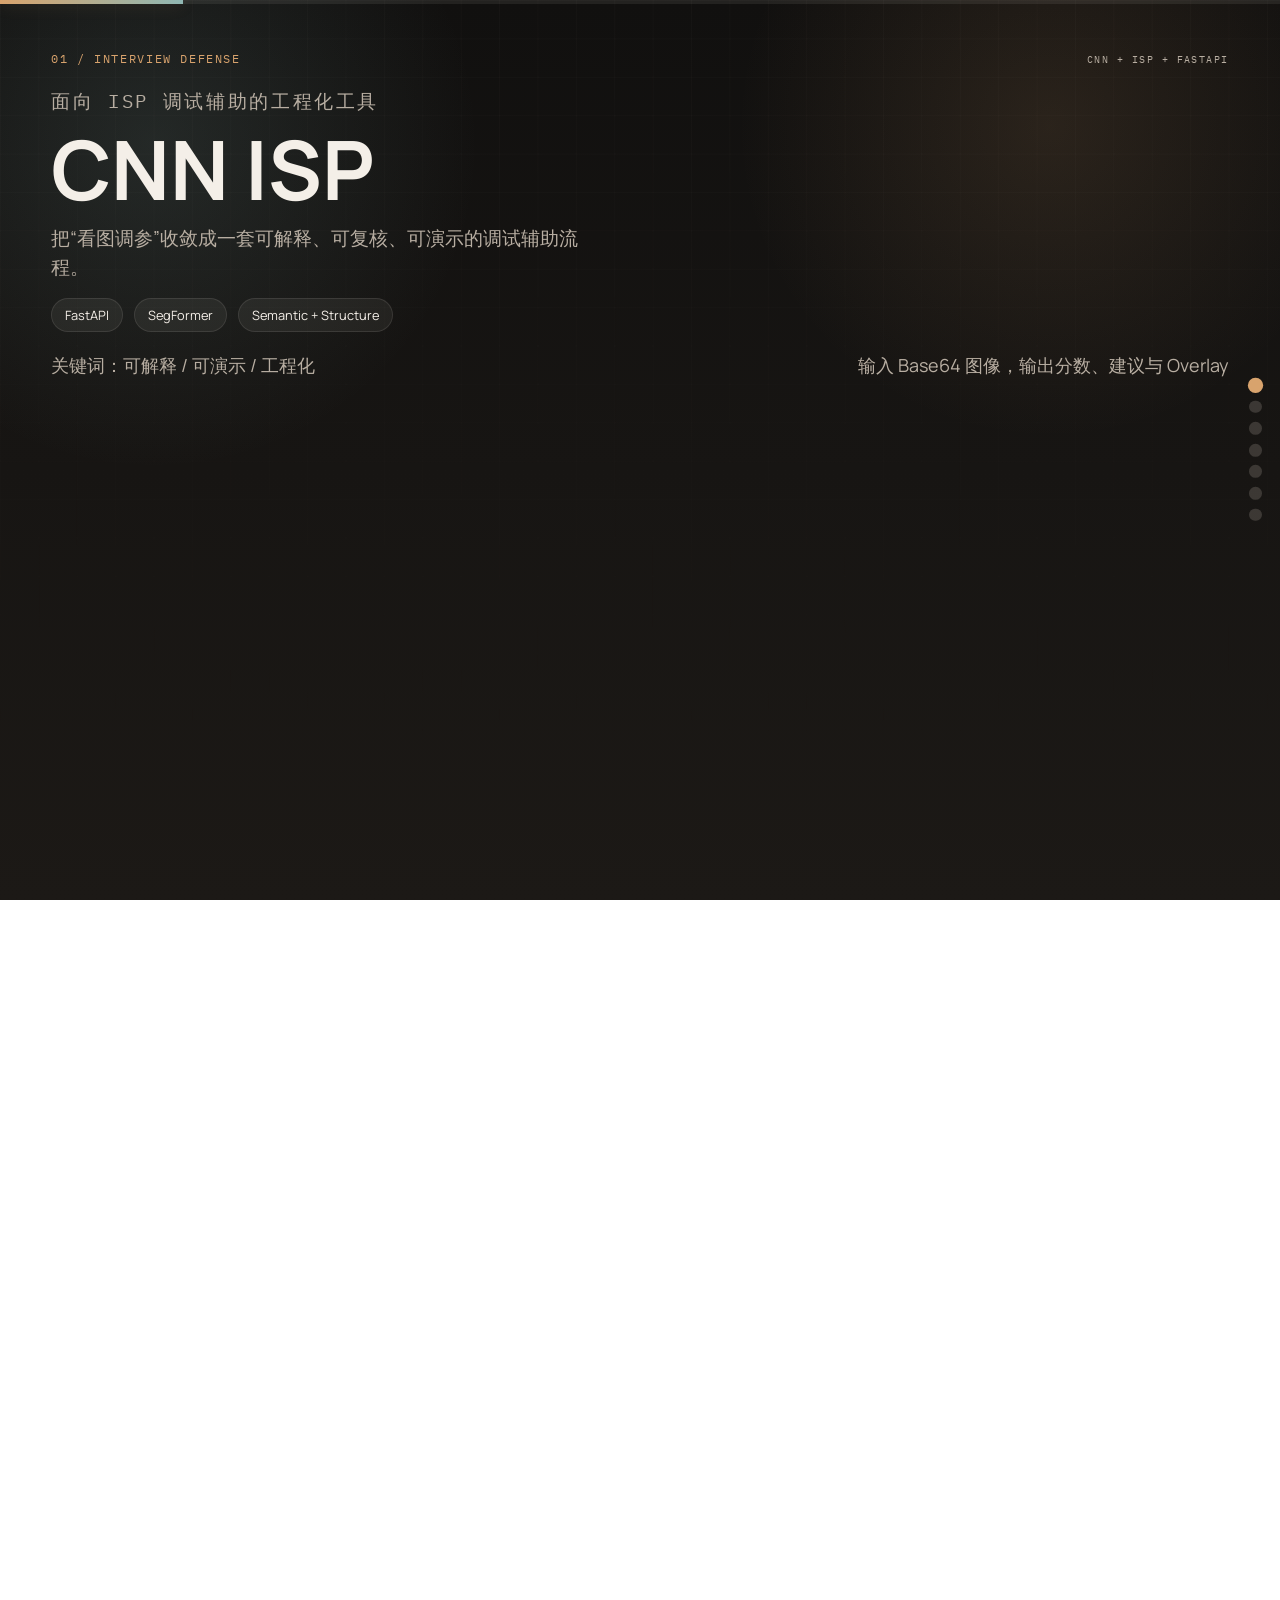
==== docs/cnn-isp-interview-deck.html @ 4e517a57 "feat: update ISP demo workflow and interview deck" ====
<!DOCTYPE html>
<html lang="zh-CN">
  <head>
    <meta charset="UTF-8" />
    <meta name="viewport" content="width=device-width, initial-scale=1.0" />
    <title>CNN ISP 项目答辩</title>
    <link
      rel="preconnect"
      href="https://fonts.googleapis.com"
    />
    <link
      rel="preconnect"
      href="https://fonts.gstatic.com"
      crossorigin
    />
    <link
      href="https://fonts.googleapis.com/css2?family=Manrope:wght@400;500;700;800&family=IBM+Plex+Mono:wght@400;500&display=swap"
      rel="stylesheet"
    />
    <style>
      /* ===========================================
         CSS CUSTOM PROPERTIES
         =========================================== */
      :root {
        --bg-primary: #121110;
        --bg-secondary: #191714;
        --bg-panel: rgba(27, 24, 21, 0.86);
        --bg-panel-solid: #1b1815;
        --bg-card: rgba(35, 31, 28, 0.96);
        --bg-card-soft: rgba(31, 28, 25, 0.82);
        --text-primary: #f4efe8;
        --text-secondary: #b8aea2;
        --text-dark: #f4efe8;
        --text-dark-soft: #c7bdb2;
        --accent: #d8a36d;
        --accent-strong: #8fb7b3;
        --accent-warm: #c89aa5;
        --accent-danger: #d2887a;
        --line: rgba(255, 244, 232, 0.1);
        --line-strong: rgba(216, 163, 109, 0.24);
        --shadow: 0 1.4rem 3.2rem rgba(0, 0, 0, 0.28);
        --font-display: "Manrope", sans-serif;
        --font-body: "Manrope", sans-serif;
        --font-mono: "IBM Plex Mono", monospace;
        --ease-out-expo: cubic-bezier(0.16, 1, 0.3, 1);
        --duration-normal: 0.65s;
        --slide-padding: clamp(1.1rem, 3vw, 3.2rem);
        --content-gap: clamp(0.7rem, 1.6vw, 1.6rem);
      }

      /* ===========================================
         BASE RESET
         =========================================== */
      * {
        box-sizing: border-box;
        margin: 0;
        padding: 0;
      }

      /* ===========================================
         VIEWPORT FITTING: MANDATORY BASE STYLES
         Include this ENTIRE file in every presentation.
         These styles ensure slides fit exactly in the viewport.
         =========================================== */

      /* 1. Lock html/body to viewport */
      html, body {
          height: 100%;
          overflow-x: hidden;
      }

      html {
          scroll-snap-type: y mandatory;
          scroll-behavior: smooth;
      }

      /* 2. Each slide = exact viewport height */
      .slide {
          width: 100vw;
          height: 100vh;
          height: 100dvh; /* Dynamic viewport height for mobile browsers */
          overflow: hidden; /* CRITICAL: Prevent ANY overflow */
          scroll-snap-align: start;
          display: flex;
          flex-direction: column;
          position: relative;
      }

      /* 3. Content container with flex for centering */
      .slide-content {
          flex: 1;
          display: flex;
          flex-direction: column;
          justify-content: center;
          max-height: 100%;
          overflow: hidden; /* Double-protection against overflow */
          padding: var(--slide-padding);
      }

      /* 4. ALL typography uses clamp() for responsive scaling */
      :root {
          /* Titles scale from mobile to desktop */
          --title-size: clamp(1.5rem, 5vw, 4rem);
          --h2-size: clamp(1.25rem, 3.5vw, 2.5rem);
          --h3-size: clamp(1rem, 2.5vw, 1.75rem);

          /* Body text */
          --body-size: clamp(0.75rem, 1.5vw, 1.125rem);
          --small-size: clamp(0.65rem, 1vw, 0.875rem);

          /* Spacing scales with viewport */
          --slide-padding: clamp(1rem, 4vw, 4rem);
          --content-gap: clamp(0.5rem, 2vw, 2rem);
          --element-gap: clamp(0.25rem, 1vw, 1rem);
      }

      /* 5. Cards/containers use viewport-relative max sizes */
      .card, .container, .content-box {
          max-width: min(90vw, 1000px);
          max-height: min(80vh, 700px);
      }

      /* 6. Lists auto-scale with viewport */
      .feature-list, .bullet-list {
          gap: clamp(0.4rem, 1vh, 1rem);
      }

      .feature-list li, .bullet-list li {
          font-size: var(--body-size);
          line-height: 1.4;
      }

      /* 7. Grids adapt to available space */
      .grid {
          display: grid;
          grid-template-columns: repeat(auto-fit, minmax(min(100%, 250px), 1fr));
          gap: clamp(0.5rem, 1.5vw, 1rem);
      }

      /* 8. Images constrained to viewport */
      img, .image-container {
          max-width: 100%;
          max-height: min(50vh, 400px);
          object-fit: contain;
      }

      /* ===========================================
         RESPONSIVE BREAKPOINTS
         Aggressive scaling for smaller viewports
         =========================================== */

      /* Short viewports (< 700px height) */
      @media (max-height: 700px) {
          :root {
              --slide-padding: clamp(0.75rem, 3vw, 2rem);
              --content-gap: clamp(0.4rem, 1.5vw, 1rem);
              --title-size: clamp(1.25rem, 4.5vw, 2.5rem);
              --h2-size: clamp(1rem, 3vw, 1.75rem);
          }
      }

      /* Very short viewports (< 600px height) */
      @media (max-height: 600px) {
          :root {
              --slide-padding: clamp(0.5rem, 2.5vw, 1.5rem);
              --content-gap: clamp(0.3rem, 1vw, 0.75rem);
              --title-size: clamp(1.1rem, 4vw, 2rem);
              --body-size: clamp(0.7rem, 1.2vw, 0.95rem);
          }

          /* Hide non-essential elements */
          .nav-dots, .keyboard-hint, .decorative {
              display: none;
          }
      }

      /* Extremely short (landscape phones, < 500px height) */
      @media (max-height: 500px) {
          :root {
              --slide-padding: clamp(0.4rem, 2vw, 1rem);
              --title-size: clamp(1rem, 3.5vw, 1.5rem);
              --h2-size: clamp(0.9rem, 2.5vw, 1.25rem);
              --body-size: clamp(0.65rem, 1vw, 0.85rem);
          }
      }

      /* Narrow viewports (< 600px width) */
      @media (max-width: 600px) {
          :root {
              --title-size: clamp(1.25rem, 7vw, 2.5rem);
          }

          /* Stack grids vertically */
          .grid,
          .problem-layout,
          .goal-strip,
          .flow-branches {
              grid-template-columns: 1fr;
          }
      }

      /* ===========================================
         REDUCED MOTION
         Respect user preferences
         =========================================== */
      @media (prefers-reduced-motion: reduce) {
          *, *::before, *::after {
              animation-duration: 0.01ms !important;
              transition-duration: 0.2s !important;
          }

          html {
              scroll-behavior: auto;
          }
      }

      /* ===========================================
         GLOBAL PRESENTATION STYLES
         =========================================== */
      body {
        background:
          radial-gradient(circle at 12% 16%, rgba(143, 183, 179, 0.14), transparent 24%),
          radial-gradient(circle at 82% 14%, rgba(216, 163, 109, 0.12), transparent 24%),
          linear-gradient(180deg, #11100f 0%, #171513 52%, #1c1916 100%);
        color: var(--text-primary);
        font-family: var(--font-body);
      }

      body::before {
        content: "";
        position: fixed;
        inset: 0;
        background-image:
          linear-gradient(rgba(255, 244, 232, 0.028) 1px, transparent 1px),
          linear-gradient(90deg, rgba(255, 244, 232, 0.028) 1px, transparent 1px);
        background-size: clamp(1.8rem, 3vw, 3rem) clamp(1.8rem, 3vw, 3rem);
        mask-image: linear-gradient(180deg, rgba(0, 0, 0, 0.8), transparent 88%);
        pointer-events: none;
      }

      .progress-bar {
        position: fixed;
        top: 0;
        left: 0;
        width: 100%;
        height: clamp(0.18rem, 0.4vh, 0.28rem);
        background: rgba(255, 244, 232, 0.08);
        z-index: 20;
      }

      .progress-bar::after {
        content: "";
        display: block;
        width: var(--progress, 0%);
        height: 100%;
        background: linear-gradient(90deg, var(--accent), var(--accent-strong));
        box-shadow: 0 0 1rem rgba(216, 163, 109, 0.22);
      }

      .nav-dots {
        position: fixed;
        top: 50%;
        right: clamp(0.55rem, 1.4vw, 1.2rem);
        transform: translateY(-50%);
        display: flex;
        flex-direction: column;
        gap: clamp(0.35rem, 0.8vw, 0.55rem);
        z-index: 20;
      }

      .nav-dots button {
        width: clamp(0.6rem, 1vw, 0.82rem);
        height: clamp(0.6rem, 1vw, 0.82rem);
        border-radius: 50%;
        border: 0;
        background: rgba(255, 244, 232, 0.16);
        cursor: pointer;
        transition: transform 0.25s ease, background 0.25s ease;
      }

      .nav-dots button.active {
        background: var(--accent);
        transform: scale(1.18);
      }

      .section-id,
      .section-tag,
      .eyebrow {
        font-family: var(--font-mono);
        text-transform: uppercase;
        letter-spacing: 0.14em;
      }

      .section-id {
        color: var(--accent);
        font-size: clamp(0.68rem, 0.9vw, 0.86rem);
      }

      .section-tag {
        font-size: clamp(0.64rem, 0.82vw, 0.8rem);
        color: var(--text-secondary);
      }

      .eyebrow {
        color: var(--accent-strong);
        font-size: clamp(0.7rem, 0.9vw, 0.88rem);
      }

      h1,
      h2,
      h3 {
        font-family: var(--font-display);
      }

      h1 {
        font-size: clamp(2.5rem, 6.4vw, 5.8rem);
        line-height: 0.94;
      }

      h2 {
        font-size: var(--h2-size);
        line-height: 1;
      }

      h3 {
        font-size: clamp(0.95rem, 1.5vw, 1.25rem);
        line-height: 1.12;
      }

      p,
      li,
      dd,
      dt,
      span {
        font-size: var(--body-size);
      }

      .slide-shell {
        display: flex;
        flex-direction: column;
        gap: clamp(0.8rem, 1.6vw, 1.4rem);
        height: 100%;
      }

      .slide-head {
        display: flex;
        align-items: flex-end;
        justify-content: space-between;
        gap: 1rem;
      }

      .slide-title {
        display: grid;
        gap: clamp(0.35rem, 0.8vw, 0.65rem);
      }

      .lede {
        max-width: 66ch;
        color: var(--text-secondary);
        line-height: 1.5;
      }

      .title-slide .slide-content {
        justify-content: space-between;
      }

      .hero-grid {
        display: grid;
        grid-template-columns: 1.45fr 0.9fr;
        gap: clamp(1rem, 2vw, 1.6rem);
        align-items: end;
        min-height: 0;
      }

      .hero-copy {
        display: grid;
        gap: clamp(0.65rem, 1.4vw, 1rem);
      }

      .hero-copy p {
        max-width: 46ch;
        color: var(--text-secondary);
        line-height: 1.52;
        font-size: clamp(0.9rem, 1.6vw, 1.18rem);
      }

      .hero-panel,
      .metric-card,
      .dark-card {
        background: var(--bg-panel);
        border: 1px solid var(--line);
        border-radius: clamp(1rem, 1.8vw, 1.6rem);
        box-shadow: var(--shadow);
        backdrop-filter: blur(8px);
      }

      .hero-panel {
        padding: clamp(1rem, 1.8vw, 1.4rem);
        display: grid;
        gap: clamp(0.7rem, 1.2vw, 1rem);
      }

      .stats-row,
      .pill-row,
      .score-band,
      .weights-row {
        display: flex;
        flex-wrap: wrap;
        gap: clamp(0.45rem, 0.9vw, 0.75rem);
      }

      .stat-chip,
      .pill,
      .weight-chip {
        border-radius: 999px;
        padding: clamp(0.32rem, 0.7vw, 0.46rem) clamp(0.7rem, 1vw, 0.95rem);
        border: 1px solid rgba(255, 244, 232, 0.1);
        background: rgba(255, 244, 232, 0.06);
        color: var(--text-primary);
        font-size: clamp(0.72rem, 1vw, 0.86rem);
      }

      .weight-chip {
        background: rgba(143, 183, 179, 0.1);
        border-color: rgba(143, 183, 179, 0.2);
      }

      .pill.warn {
        color: #f0c59b;
        border-color: rgba(216, 163, 109, 0.24);
      }

      .pill.bad {
        color: #e5b8c1;
        border-color: rgba(200, 154, 165, 0.22);
      }

      .grid-2,
      .grid-3,
      .grid-4 {
        display: grid;
        gap: clamp(0.7rem, 1.2vw, 1rem);
        min-height: 0;
      }

      .grid-2 {
        grid-template-columns: repeat(2, minmax(0, 1fr));
      }

      .grid-3 {
        grid-template-columns: repeat(3, minmax(0, 1fr));
      }

      .grid-4 {
        grid-template-columns: repeat(4, minmax(0, 1fr));
      }

      .metric-card,
      .light-card {
        padding: clamp(0.8rem, 1.3vw, 1.1rem);
        display: grid;
        gap: clamp(0.45rem, 0.8vw, 0.7rem);
      }

      .metric-card h3,
      .light-card h3 {
        color: var(--text-primary);
      }

      .metric-card p,
      .metric-card li,
      .dark-card p,
      .dark-card li {
        color: var(--text-secondary);
        line-height: 1.45;
      }

      .light-surface {
        background: var(--bg-card);
        color: var(--text-dark);
        border: 1px solid rgba(255, 244, 232, 0.08);
        border-radius: clamp(1rem, 1.8vw, 1.4rem);
        box-shadow: var(--shadow);
      }

      .light-card {
        background: transparent;
      }

      .light-card p,
      .light-card li,
      .light-card dt,
      .light-card dd {
        color: var(--text-dark-soft);
        line-height: 1.44;
      }

      .list-tight {
        list-style: none;
        display: grid;
        gap: clamp(0.35rem, 0.7vw, 0.5rem);
      }

      .list-tight li::before {
        content: "•";
        color: var(--accent);
        margin-right: 0.45rem;
      }

      .process-flow {
        display: grid;
        grid-template-columns: repeat(5, minmax(0, 1fr));
        gap: clamp(0.55rem, 1vw, 0.8rem);
        align-items: stretch;
      }

      .process-flow.compact-4 {
        grid-template-columns: repeat(4, minmax(0, 1fr));
      }

      .process-flow.compact-4 .flow-step {
        padding: clamp(0.65rem, 0.95vw, 0.82rem);
      }

      .process-flow.compact-4 .flow-step strong {
        font-size: clamp(0.76rem, 0.98vw, 0.9rem);
      }

      .process-flow.compact-4 .flow-step small {
        font-size: clamp(0.62rem, 0.8vw, 0.74rem);
      }

      .problem-layout {
        display: grid;
        grid-template-columns: repeat(2, minmax(0, 1fr));
        gap: clamp(0.7rem, 1.1vw, 0.9rem);
        min-height: 0;
      }

      .flowchart-card,
      .problem-note-card {
        padding: clamp(0.8rem, 1.25vw, 1rem);
        display: grid;
        gap: clamp(0.4rem, 0.7vw, 0.55rem);
        background: var(--bg-panel);
        border-color: var(--line);
      }

      .problem-panels {
        display: grid;
        gap: clamp(0.35rem, 0.65vw, 0.5rem);
      }

      .mini-flow {
        display: grid;
        gap: clamp(0.45rem, 0.7vw, 0.55rem);
      }

      .mini-flow-grid {
        display: grid;
        grid-template-columns: repeat(2, minmax(0, 1fr));
        gap: clamp(0.45rem, 0.7vw, 0.55rem);
      }

      .mini-node,
      .mini-note {
        padding: clamp(0.5rem, 0.75vw, 0.62rem) clamp(0.58rem, 0.9vw, 0.74rem);
        border-radius: clamp(0.72rem, 1vw, 0.9rem);
        border: 1px solid var(--line);
        background: rgba(255, 244, 232, 0.05);
      }

      .mini-note {
        background: rgba(255, 244, 232, 0.09);
        border-color: var(--line-strong);
      }

      .mini-node strong,
      .mini-note strong {
        display: block;
        font-size: clamp(0.76rem, 1vw, 0.88rem);
        line-height: 1.2;
      }

      .mini-node span,
      .mini-note span {
        display: block;
        margin-top: 0.15rem;
        color: var(--text-secondary);
        font-size: clamp(0.62rem, 0.82vw, 0.76rem);
        line-height: 1.25;
      }

      .mini-flow-caption {
        color: var(--text-secondary);
        font-size: clamp(0.66rem, 0.82vw, 0.76rem);
        line-height: 1.3;
      }

      .goal-strip {
        display: grid;
        grid-template-columns: repeat(2, minmax(0, 1fr));
        gap: clamp(0.35rem, 0.65vw, 0.5rem);
      }

      .comparison-flow {
        display: grid;
        gap: clamp(0.6rem, 0.9vw, 0.75rem);
      }

      .flow-lane {
        display: grid;
        gap: clamp(0.4rem, 0.65vw, 0.5rem);
      }

      .flow-lane-head {
        display: flex;
        align-items: center;
        justify-content: space-between;
        gap: 0.75rem;
      }

      .flow-lane-head p {
        color: var(--text-secondary);
        font-size: clamp(0.66rem, 0.84vw, 0.78rem);
      }

      .lane-steps {
        display: grid;
        grid-template-columns: repeat(4, minmax(0, 1fr));
        gap: clamp(0.42rem, 0.65vw, 0.5rem);
      }

      .lane-step {
        padding: clamp(0.55rem, 0.8vw, 0.68rem);
        border-radius: clamp(0.8rem, 1vw, 0.95rem);
        border: 1px solid rgba(255, 255, 255, 0.08);
        background: rgba(255, 255, 255, 0.03);
      }

      .lane-step strong,
      .lane-step span {
        display: block;
      }

      .lane-step strong {
        font-size: clamp(0.74rem, 0.95vw, 0.86rem);
        line-height: 1.18;
      }

      .lane-step span {
        margin-top: 0.18rem;
        color: var(--text-secondary);
        font-size: clamp(0.62rem, 0.8vw, 0.74rem);
        line-height: 1.24;
      }

      .lane-step.emphasis {
        background: rgba(255, 255, 255, 0.08);
        border-color: rgba(255, 255, 255, 0.14);
      }

      .problem-note-card h3,
      .problem-note-card p,
      .problem-note-card li {
        color: var(--text-primary);
      }

      .problem-note-card p,
      .problem-note-card li {
        color: var(--text-secondary);
      }

      .flow-step {
        padding: clamp(0.8rem, 1.2vw, 1rem);
        border-radius: clamp(0.9rem, 1.4vw, 1.2rem);
        background: rgba(255, 244, 232, 0.05);
        border: 1px solid var(--line);
        display: grid;
        gap: 0.42rem;
        position: relative;
      }

      .flow-step:not(:last-child)::after {
        content: "→";
        position: absolute;
        right: calc(-1 * clamp(0.5rem, 1vw, 0.8rem));
        top: 50%;
        transform: translateY(-50%);
        color: rgba(255, 244, 232, 0.4);
        font-size: clamp(1rem, 1.4vw, 1.3rem);
      }

      .flow-step strong,
      .flow-step small {
        display: block;
      }

      .flow-step strong {
        font-size: clamp(0.84rem, 1.15vw, 1rem);
      }

      .flow-step small {
        color: var(--text-secondary);
        line-height: 1.35;
      }

      .formula {
        font-family: var(--font-mono);
        font-size: clamp(0.7rem, 1vw, 0.88rem);
        color: var(--accent-strong);
        background: rgba(143, 183, 179, 0.08);
        border: 1px solid rgba(143, 183, 179, 0.18);
        border-radius: 0.85rem;
        padding: 0.7rem 0.8rem;
      }

      .two-band {
        display: grid;
        grid-template-columns: 1.15fr 0.85fr;
        gap: clamp(0.8rem, 1.5vw, 1.2rem);
        min-height: 0;
      }

      .image-panel {
        display: grid;
        gap: clamp(0.45rem, 0.8vw, 0.7rem);
        padding: clamp(0.8rem, 1.2vw, 1rem);
        background: rgba(255, 244, 232, 0.05);
        border: 1px solid var(--line);
        border-radius: clamp(0.85rem, 1.2vw, 1.1rem);
      }

      .image-panel strong {
        font-size: clamp(0.8rem, 1.05vw, 0.95rem);
      }

      .image-frame {
        display: flex;
        align-items: center;
        justify-content: center;
        min-height: 0;
        background:
          linear-gradient(180deg, rgba(43, 38, 34, 0.92), rgba(29, 26, 23, 0.9));
        border-radius: clamp(0.8rem, 1vw, 1rem);
        padding: clamp(0.4rem, 0.8vw, 0.7rem);
        overflow: hidden;
      }

      .image-frame img {
        width: 100%;
        border-radius: 0.55rem;
        object-fit: contain;
      }

      .dark-card {
        padding: clamp(0.9rem, 1.4vw, 1.2rem);
        display: grid;
        gap: clamp(0.45rem, 0.8vw, 0.7rem);
      }

      .metric-grid {
        display: grid;
        grid-template-columns: repeat(2, minmax(0, 1fr));
        gap: clamp(0.4rem, 0.7vw, 0.6rem);
      }

      .metric-grid .kv {
        padding: 0.6rem 0.7rem;
        border-radius: 0.8rem;
        background: rgba(255, 255, 255, 0.05);
        border: 1px solid rgba(255, 255, 255, 0.08);
      }

      .kv span,
      .kv strong {
        display: block;
      }

      .kv span {
        color: var(--text-secondary);
        font-size: clamp(0.68rem, 0.9vw, 0.8rem);
      }

      .kv strong {
        margin-top: 0.18rem;
        font-size: clamp(0.84rem, 1.12vw, 0.98rem);
      }

      .mono-box {
        font-family: var(--font-mono);
        font-size: clamp(0.65rem, 0.86vw, 0.8rem);
        line-height: 1.46;
        color: var(--text-primary);
        background: rgba(255, 244, 232, 0.06);
        border-radius: 0.95rem;
        padding: 0.85rem;
        border: 1px solid var(--line);
        white-space: pre-wrap;
      }

      .closing-grid {
        display: grid;
        grid-template-columns: 1.1fr 0.9fr;
        gap: clamp(0.9rem, 1.6vw, 1.3rem);
        align-items: stretch;
      }

      .closing-panel {
        padding: clamp(1rem, 1.8vw, 1.4rem);
        border-radius: clamp(1rem, 1.6vw, 1.4rem);
        background: rgba(255, 244, 232, 0.05);
        border: 1px solid var(--line);
        display: grid;
        gap: clamp(0.5rem, 0.9vw, 0.75rem);
      }

      .metric-table {
        width: 100%;
        border-collapse: collapse;
        font-size: var(--small-size);
      }

      .metric-table th,
      .metric-table td {
        text-align: left;
        vertical-align: top;
        padding: clamp(0.5rem, 0.8vw, 0.68rem);
        border-bottom: 1px solid var(--line);
      }

      .metric-table th {
        color: var(--accent);
        font-family: var(--font-mono);
        font-size: clamp(0.64rem, 0.82vw, 0.76rem);
        letter-spacing: 0.08em;
        text-transform: uppercase;
      }

      .metric-table td {
        color: var(--text-secondary);
        line-height: 1.35;
      }

      .closing-panel ul {
        list-style: none;
        display: grid;
        gap: 0.45rem;
      }

      .closing-panel li::before {
        content: "▸";
        color: var(--accent);
        margin-right: 0.45rem;
      }

      .footer-bar {
        display: flex;
        justify-content: space-between;
        gap: 1rem;
        color: var(--text-secondary);
        font-size: var(--small-size);
      }

      /* ===========================================
         ANIMATIONS
         =========================================== */
      .reveal {
        opacity: 0;
        transform: translateY(1.6rem);
        transition:
          opacity var(--duration-normal) var(--ease-out-expo),
          transform var(--duration-normal) var(--ease-out-expo);
      }

      .reveal-left {
        opacity: 0;
        transform: translateX(-2rem);
        transition:
          opacity var(--duration-normal) var(--ease-out-expo),
          transform var(--duration-normal) var(--ease-out-expo);
      }

      .reveal-scale {
        opacity: 0;
        transform: scale(0.94);
        transition:
          opacity var(--duration-normal) var(--ease-out-expo),
          transform var(--duration-normal) var(--ease-out-expo);
      }

      .slide.visible .reveal,
      .slide.visible .reveal-left,
      .slide.visible .reveal-scale {
        opacity: 1;
        transform: none;
      }

      .reveal:nth-child(1) { transition-delay: 0.06s; }
      .reveal:nth-child(2) { transition-delay: 0.12s; }
      .reveal:nth-child(3) { transition-delay: 0.18s; }
      .reveal:nth-child(4) { transition-delay: 0.24s; }

      /* ===========================================
         RESPONSIVE LAYOUT OVERRIDES
         =========================================== */
      @media (max-width: 980px) {
        .hero-grid,
        .two-band,
        .closing-grid {
          grid-template-columns: 1fr;
        }

        .process-flow {
          grid-template-columns: repeat(2, minmax(0, 1fr));
        }

        .flow-step:not(:last-child)::after {
          display: none;
        }

        .grid-4 {
          grid-template-columns: repeat(2, minmax(0, 1fr));
        }
      }
    </style>
  </head>
  <body>
    <div class="progress-bar"></div>
    <nav class="nav-dots" aria-label="Slide navigation"></nav>

    <!-- ===========================================
         SLIDE 1: COVER
         =========================================== -->
    <section class="slide title-slide">
      <div class="slide-content">
        <div class="slide-shell">
          <div class="slide-head reveal">
            <span class="section-id">01 / Interview Defense</span>
            <span class="section-tag">CNN + ISP + FastAPI</span>
          </div>
          <div class="hero-copy">
            <p class="eyebrow reveal">面向 ISP 调试辅助的工程化工具</p>
            <h1 class="reveal">CNN ISP</h1>
            <p class="reveal">
              把“看图调参”收敛成一套可解释、可复核、可演示的调试辅助流程。
            </p>
            <div class="stats-row reveal">
              <span class="stat-chip">FastAPI</span>
              <span class="stat-chip">SegFormer</span>
              <span class="stat-chip">Semantic + Structure</span>
            </div>
          </div>
          <div class="footer-bar reveal">
            <span>关键词：可解释 / 可演示 / 工程化</span>
            <span>输入 Base64 图像，输出分数、建议与 Overlay</span>
          </div>
        </div>
      </div>
    </section>

    <!-- ===========================================
         SLIDE 2: PROBLEM + GOAL
         =========================================== -->
    <section class="slide">
      <div class="slide-content">
        <div class="slide-shell">
          <div class="slide-head reveal">
            <div class="slide-title">
              <span class="section-id">02 / Problem + Goal</span>
              <h2>为什么做这个项目 + 目标边界</h2>
            </div>
            <span class="section-tag">把“看图调参”变成可解释工具</span>
          </div>
          <p class="lede reveal">
            传统 ISP 调试是重人力、长周期、强经验依赖的流程。这个项目要做的不是替代工程师，而是先让算法自动跑完第一轮，再把人工精力留给真正有价值的微调。
          </p>
          <div class="problem-layout">
            <article class="dark-card flowchart-card reveal-left">
              <h3>流程对比</h3>
              <span class="section-tag">传统 ISP 调试流程</span>
              <div class="process-flow compact-4">
                <div class="flow-step">
                  <strong>多设备准备 + 多场景拍摄</strong>
                  <small>不同 sensor / 镜头，人像 / 夜景 / 风景</small>
                </div>
                <div class="flow-step">
                  <strong>导出图像数据 + 人工评估图像质量</strong>
                  <small>清晰度 / 噪声 / 曝光</small>
                </div>
                <div class="flow-step">
                  <strong>手动调整 ISP 参数</strong>
                  <small>重新编译 / 刷机 / 应用参数</small>
                </div>
                <div class="flow-step">
                  <strong>再次拍摄验证</strong>
                  <small>评测是否通过? 评测不通过 -> 全流程重跑</small>
                </div>
              </div>
              <span class="section-tag">最终目标</span>
              <div class="process-flow compact-4">
                <div class="flow-step">
                  <strong>输入图像</strong>
                  <small>自动化流程起点</small>
                </div>
                <div class="flow-step">
                  <strong>算法自动评估</strong>
                  <small>CNN + CV 指标</small>
                </div>
                <div class="flow-step">
                  <strong>自动生成调参建议</strong>
                  <small>自动完成第一轮调参</small>
                </div>
                <div class="flow-step">
                  <strong>人工微调</strong>
                  <small>最终结果</small>
                </div>
              </div>
              <p class="mini-flow-caption">从 完全人工调参 走向 算法自动调一轮 + 人工微调。</p>
            </article>
            <div class="problem-panels">
              <article class="dark-card problem-note-card reveal-scale">
                <h3>为什么需要这个项目</h3>
                <ul class="list-tight">
                  <li>高度依赖人工经验，主观性强</li>
                  <li>需要多设备、多场景反复拍摄</li>
                  <li>调参周期长，常常数小时甚至数天</li>
                  <li>评测不通过 -> 全流程重跑</li>
                  <li>效率低且不可规模化</li>
                </ul>
              </article>
              <div class="goal-strip reveal">
                <div class="dark-card problem-note-card">
                  <h3>项目愿景</h3>
                  <p>自动完成 80% 调参工作，人工只负责最终视觉优化和特殊 case 微调。</p>
                </div>
                <div class="dark-card problem-note-card">
                  <h3>预期效果</h3>
                  <p>调试时间下降、调参效率提升，结果更稳定且可复现。</p>
                </div>
              </div>
            </div>
          </div>
          <div class="pill-row reveal">
            <span class="pill">本质问题：人眼评估 + 手动调参 = 高成本 + 不稳定</span>
            <span class="pill warn">目标：算法先做 80%，人工补最后 20%</span>
            <span class="pill bad">定位：自动化第一轮调参辅助系统</span>
          </div>
        </div>
      </div>
    </section>

    <!-- ===========================================
         SLIDE 3: ARCHITECTURE
         =========================================== -->
    <section class="slide">
      <div class="slide-content">
        <div class="slide-shell">
          <div class="slide-head reveal">
            <div class="slide-title">
              <span class="section-id">03 / Architecture</span>
              <h2>系统架构与处理流程</h2>
            </div>
            <span class="section-tag">输入图像 -> 分析 -> 建议 -> 可视化</span>
          </div>
          <div class="process-flow reveal">
            <div class="flow-step">
              <span class="section-tag">Step 1</span>
              <strong>Decode</strong>
              <small>接收 base64 图像并转成 OpenCV 可处理格式。</small>
            </div>
            <div class="flow-step">
              <span class="section-tag">Step 2</span>
              <strong>Semantic Segmentation</strong>
              <small>识别人、天空、植被和背景等语义区域。</small>
            </div>
            <div class="flow-step">
              <span class="section-tag">Step 3</span>
              <strong>Metric + Structure</strong>
              <small>计算清晰度/锐度与亮度/色度噪声指标，并做 flat/edge/texture 分区。</small>
            </div>
            <div class="flow-step">
              <span class="section-tag">Step 4</span>
              <strong>Score + Suggest</strong>
              <small>合成总分并生成可回溯的调参建议。</small>
            </div>
            <div class="flow-step">
              <span class="section-tag">Step 5</span>
              <strong>Serve + Visualize</strong>
              <small>通过 API、UI、overlay 和 JSON 对外展示结果。</small>
            </div>
          </div>
          <div class="grid-2">
            <article class="dark-card reveal-left">
              <h3>后端模块</h3>
              <div class="metric-grid">
                <div class="kv">
                  <span>segmentation.py</span>
                  <strong>语义分割与 mask 生成</strong>
                </div>
                <div class="kv">
                  <span>metrics.py</span>
                  <strong>质量指标计算</strong>
                </div>
                <div class="kv">
                  <span>structure_analysis.py</span>
                  <strong>结构区域划分</strong>
                </div>
                <div class="kv">
                  <span>analyzer.py</span>
                  <strong>总编排、评分、建议输出</strong>
                </div>
              </div>
            </article>
            <article class="dark-card reveal-left">
              <h3>交付接口</h3>
              <ul class="list-tight">
                <li>`POST /analyze` 返回结构化 JSON</li>
                <li>`GET /` 提供本地调试 UI</li>
                <li>结果文件落到 `outputs/` 便于复核</li>
                <li>浏览器直接查看图、mask、分数和建议</li>
              </ul>
            </article>
          </div>
        </div>
      </div>
    </section>

    <!-- ===========================================
         SLIDE 4: SEMANTIC FLOW
         =========================================== -->
    <section class="slide">
      <div class="slide-content">
        <div class="slide-shell">
          <div class="slide-head reveal">
            <div class="slide-title">
              <span class="section-id">04 / Semantic Flow</span>
              <h2>语义分区流程</h2>
            </div>
            <span class="section-tag">代码路径：segmentation.py</span>
          </div>
          <div class="process-flow reveal">
            <div class="flow-step">
              <span class="section-tag">Step 1</span>
              <strong>输入 BGR 图像</strong>
              <small>分析器先完成 base64 解码，再把图像送入分割模块。</small>
            </div>
            <div class="flow-step">
              <span class="section-tag">Step 2</span>
              <strong>转 RGB + Processor</strong>
              <small>用 `AutoImageProcessor` 按 SegFormer 输入格式做预处理。</small>
            </div>
            <div class="flow-step">
              <span class="section-tag">Step 3</span>
              <strong>SegFormer 推理</strong>
              <small>使用 `nvidia/segformer-b2-finetuned-ade-512-512` 输出 logits。</small>
            </div>
            <div class="flow-step">
              <span class="section-tag">Step 4</span>
              <strong>上采样 + argmax</strong>
              <small>把 logits 上采样回原图尺寸，再用 argmax 得到 2D label map。</small>
            </div>
            <div class="flow-step">
              <span class="section-tag">Step 5</span>
              <strong>ADE20K 标签映射</strong>
              <small>聚合成 person / sky / vegetation / background 四类 mask。</small>
            </div>
          </div>
          <div class="two-band">
            <article class="dark-card reveal-left">
              <h3>为什么这样做</h3>
              <ul class="list-tight">
                <li>先用大模型给出像素级语义，再压缩成答辩真正关心的少数区域</li>
                <li>background 由“非前景区域”自动补全，避免遗漏无标签部分</li>
                <li>后续所有区域指标都直接依赖这些 mask，不需要重复分割</li>
              </ul>
            </article>
            <article class="dark-card reveal-left">
              <h3>这一步产出什么</h3>
              <ul class="list-tight">
                <li>一张和原图同尺寸的语义 label map</li>
                <li>person / sky / vegetation / background 四类 mask</li>
                <li>可直接进入区域评分和 overlay 展示的分区结果</li>
              </ul>
            </article>
          </div>
        </div>
      </div>
    </section>

    <!-- ===========================================
         SLIDE 5: STRUCTURE FLOW
         =========================================== -->
    <section class="slide">
      <div class="slide-content">
        <div class="slide-shell">
          <div class="slide-head reveal">
            <div class="slide-title">
              <span class="section-id">05 / Structure Flow</span>
              <h2>结构分区流程</h2>
            </div>
            <span class="section-tag">代码路径：structure_analysis.py</span>
          </div>
          <div class="process-flow compact-4 reveal">
            <div class="flow-step">
              <span class="section-tag">Step 1</span>
              <strong>转灰度图</strong>
              <small>如果输入是彩色图，先转成灰度，后续结构特征都在灰度域计算。</small>
            </div>
            <div class="flow-step">
              <span class="section-tag">Step 2</span>
              <strong>Sobel + 局部方差</strong>
              <small>同时得到 gradient map 和 variance map。</small>
            </div>
            <div class="flow-step">
              <span class="section-tag">Step 3</span>
              <strong>阈值划分 mask</strong>
              <small>固定阈值：高梯度是 edge；低梯度且低局部方差是 flat；其余归 texture。</small>
            </div>
            <div class="flow-step">
              <span class="section-tag">Step 4</span>
              <strong>叠加到语义区域</strong>
              <small>计算 flat / edge / texture 与语义 mask 的交集，用于结构指标和建议生成。</small>
            </div>
          </div>
          <div class="two-band">
            <article class="dark-card reveal-left">
              <h3>这一步产出什么</h3>
              <ul class="list-tight">
                <li>flat / edge / texture 三类结构 mask</li>
                <li>gradient map 和 variance map</li>
                <li>可与语义区域交叉分析的结构结果</li>
              </ul>
            </article>
            <article class="dark-card reveal-left">
              <h3>怎么接到评分</h3>
              <ul class="list-tight">
                <li>基础分数：Laplacian_Clarity、EdgeGrad_mean、sigma_L、sigma_C</li>
                <li>结构分区负责解释噪点在 flat，锐度在 edge，清晰度在 texture 哪里出问题</li>
                <li>最终再结合 person 0.5 / sky 0.2 / vegetation 0.2 / global 0.1 做输出</li>
              </ul>
              <div class="formula">score = 0.35 * Laplacian_Clarity + 0.25 * EdgeGrad_mean + 0.2 * sigma_L + 0.2 * sigma_C</div>
            </article>
          </div>
        </div>
      </div>
    </section>

    <!-- ===========================================
         SLIDE 6: EXPERIMENT
         =========================================== -->
    <section class="slide">
      <div class="slide-content">
        <div class="slide-shell">
          <div class="slide-head reveal">
            <div class="slide-title">
              <span class="section-id">06 / Experiment</span>
              <h2>实验结果：从分区到建议</h2>
            </div>
            <span class="section-tag">一页讲清“看到了什么，得出了什么”</span>
          </div>
          <div class="two-band">
            <div class="grid-2 reveal-scale">
              <div class="image-panel">
                <strong>输入图像</strong>
                <div class="image-frame">
                  <img src="./presentation-assets/source-image.png" alt="source image" />
                </div>
              </div>
              <div class="image-panel">
                <strong>Semantic Overlay</strong>
                <div class="image-frame">
                  <img src="./presentation-assets/semantic-overlay.png" alt="semantic overlay" />
                </div>
              </div>
              <div class="image-panel">
                <strong>Structure Overlay</strong>
                <div class="image-frame">
                  <img src="./presentation-assets/structure-overlay.png" alt="structure overlay" />
                </div>
              </div>
              <div class="image-panel">
                <strong>代表性 Mask</strong>
                <div class="image-frame">
                  <img src="./presentation-assets/flat-mask.png" alt="flat mask" />
                </div>
              </div>
            </div>
            <article class="dark-card reveal-left">
              <h3>关键观察</h3>
              <div class="metric-grid">
                <div class="kv">
                  <span>final_score</span>
                  <strong>54.39</strong>
                </div>
                <div class="kv">
                  <span>person weight</span>
                  <strong>0.625</strong>
                </div>
                <div class="kv">
                  <span>sky weight</span>
                  <strong>0.25</strong>
                </div>
                <div class="kv">
                  <span>global weight</span>
                  <strong>0.125</strong>
                </div>
              </div>
              <div class="mono-box">suggestions:
- apply denoising
- increase sharpening
- reduce chroma/luma noise in flat regions</div>
              <ul class="list-tight">
                <li>人物面积不大，但因主体权重高，仍显著影响总分</li>
                <li>天空和平坦区问题被单独暴露出来，不再被全局均值掩盖</li>
                <li>建议可回溯到区域和指标，不是泛化描述</li>
              </ul>
            </article>
          </div>
        </div>
      </div>
    </section>

    <!-- ===========================================
         SLIDE 7: CHALLENGES + ROADMAP
         =========================================== -->
    <section class="slide">
      <div class="slide-content">
        <div class="slide-shell">
          <div class="slide-head reveal">
            <div class="slide-title">
              <span class="section-id">07 / Challenges + Next</span>
              <h2>难点、取舍与下一步</h2>
            </div>
            <span class="section-tag">Q&amp;A</span>
          </div>
          <div class="grid-3">
            <article class="metric-card reveal">
              <h3>难点 1</h3>
              <p>区域经常缺失，所以我没有强行置零，而是只对有效区域做重归一化。</p>
            </article>
            <article class="metric-card reveal">
              <h3>难点 2</h3>
              <p>建议系统如果太复杂就难解释，所以当前优先采用可回溯的规则法。</p>
            </article>
            <article class="metric-card reveal">
              <h3>难点 3</h3>
              <p>模型下载不稳定，因此测试更聚焦映射逻辑、指标函数和 API 结构。</p>
            </article>
          </div>
          <div class="grid-2">
            <article class="dark-card reveal-left">
              <h3>当前取舍</h3>
              <ul class="list-tight">
                <li>先把分析闭环和演示体验做完整</li>
                <li>先保证可解释，再追求更复杂策略</li>
                <li>先服务面试和调试，再做生产级优化</li>
              </ul>
            </article>
            <article class="dark-card reveal-left">
              <h3>下一步</h3>
              <ul class="list-tight">
                <li>补更多场景数据，校准阈值和权重</li>
                <li>加入更多 ISP 相关失真指标</li>
                <li>支持多版本结果对比和报告导出</li>
              </ul>
            </article>
          </div>
          <div class="footer-bar reveal">
            <span>如果需要，我可以继续展开模块设计、实验解释或后续平台化方向</span>
            <span>关键词：模块化 / 可解释 / 可演示</span>
          </div>
        </div>
      </div>
    </section>

    <script>
      /* ===========================================
         SLIDE PRESENTATION CONTROLLER
         =========================================== */
      class SlidePresentation {
        constructor() {
          this.slides = Array.from(document.querySelectorAll(".slide"));
          this.currentSlide = 0;
          this.progressBar = document.querySelector(".progress-bar");
          this.nav = document.querySelector(".nav-dots");
          this.touchStartY = 0;
          this.touchEndY = 0;
          this.isAnimating = false;
          this.setupIntersectionObserver();
          this.setupNavDots();
          this.setupKeyboardNav();
          this.setupWheelNav();
          this.setupTouchNav();
          this.updateProgress();
        }

        setupIntersectionObserver() {
          const observer = new IntersectionObserver(
            (entries) => {
              entries.forEach((entry) => {
                if (entry.isIntersecting) {
                  entry.target.classList.add("visible");
                  const index = this.slides.indexOf(entry.target);
                  if (index >= 0) {
                    this.currentSlide = index;
                    this.updateDots();
                    this.updateProgress();
                  }
                }
              });
            },
            { threshold: 0.6 }
          );

          this.slides.forEach((slide) => observer.observe(slide));
        }

        setupNavDots() {
          this.slides.forEach((slide, index) => {
            const dot = document.createElement("button");
            dot.type = "button";
            dot.setAttribute("aria-label", `Go to slide ${index + 1}`);
            dot.addEventListener("click", () => this.goToSlide(index));
            this.nav.appendChild(dot);
          });
          this.updateDots();
        }

        updateDots() {
          Array.from(this.nav.children).forEach((dot, index) => {
            dot.classList.toggle("active", index === this.currentSlide);
          });
        }

        updateProgress() {
          const ratio = ((this.currentSlide + 1) / this.slides.length) * 100;
          this.progressBar.style.setProperty("--progress", `${ratio}%`);
        }

        goToSlide(index) {
          const clamped = Math.max(0, Math.min(index, this.slides.length - 1));
          this.currentSlide = clamped;
          this.isAnimating = true;
          this.slides[clamped].scrollIntoView({ behavior: "smooth", block: "start" });
          window.setTimeout(() => {
            this.isAnimating = false;
          }, 700);
          this.updateDots();
          this.updateProgress();
        }

        nextSlide() {
          if (this.isAnimating) return;
          this.goToSlide(this.currentSlide + 1);
        }

        previousSlide() {
          if (this.isAnimating) return;
          this.goToSlide(this.currentSlide - 1);
        }

        setupKeyboardNav() {
          document.addEventListener("keydown", (event) => {
            if (["ArrowDown", "PageDown", " ", "Enter"].includes(event.key)) {
              event.preventDefault();
              this.nextSlide();
            }
            if (["ArrowUp", "PageUp", "Backspace"].includes(event.key)) {
              event.preventDefault();
              this.previousSlide();
            }
            if (event.key === "Home") {
              event.preventDefault();
              this.goToSlide(0);
            }
            if (event.key === "End") {
              event.preventDefault();
              this.goToSlide(this.slides.length - 1);
            }
          });
        }

        setupWheelNav() {
          let lastWheel = 0;
          window.addEventListener(
            "wheel",
            (event) => {
              const now = Date.now();
              if (now - lastWheel < 650) return;
              if (Math.abs(event.deltaY) < 30) return;
              lastWheel = now;
              if (event.deltaY > 0) this.nextSlide();
              if (event.deltaY < 0) this.previousSlide();
            },
            { passive: true }
          );
        }

        setupTouchNav() {
          window.addEventListener(
            "touchstart",
            (event) => {
              this.touchStartY = event.changedTouches[0].screenY;
            },
            { passive: true }
          );

          window.addEventListener(
            "touchend",
            (event) => {
              this.touchEndY = event.changedTouches[0].screenY;
              const delta = this.touchStartY - this.touchEndY;
              if (Math.abs(delta) < 60) return;
              if (delta > 0) this.nextSlide();
              if (delta < 0) this.previousSlide();
            },
            { passive: true }
          );
        }
      }

      window.addEventListener("DOMContentLoaded", () => {
        new SlidePresentation();
      });
    </script>
  </body>
</html>
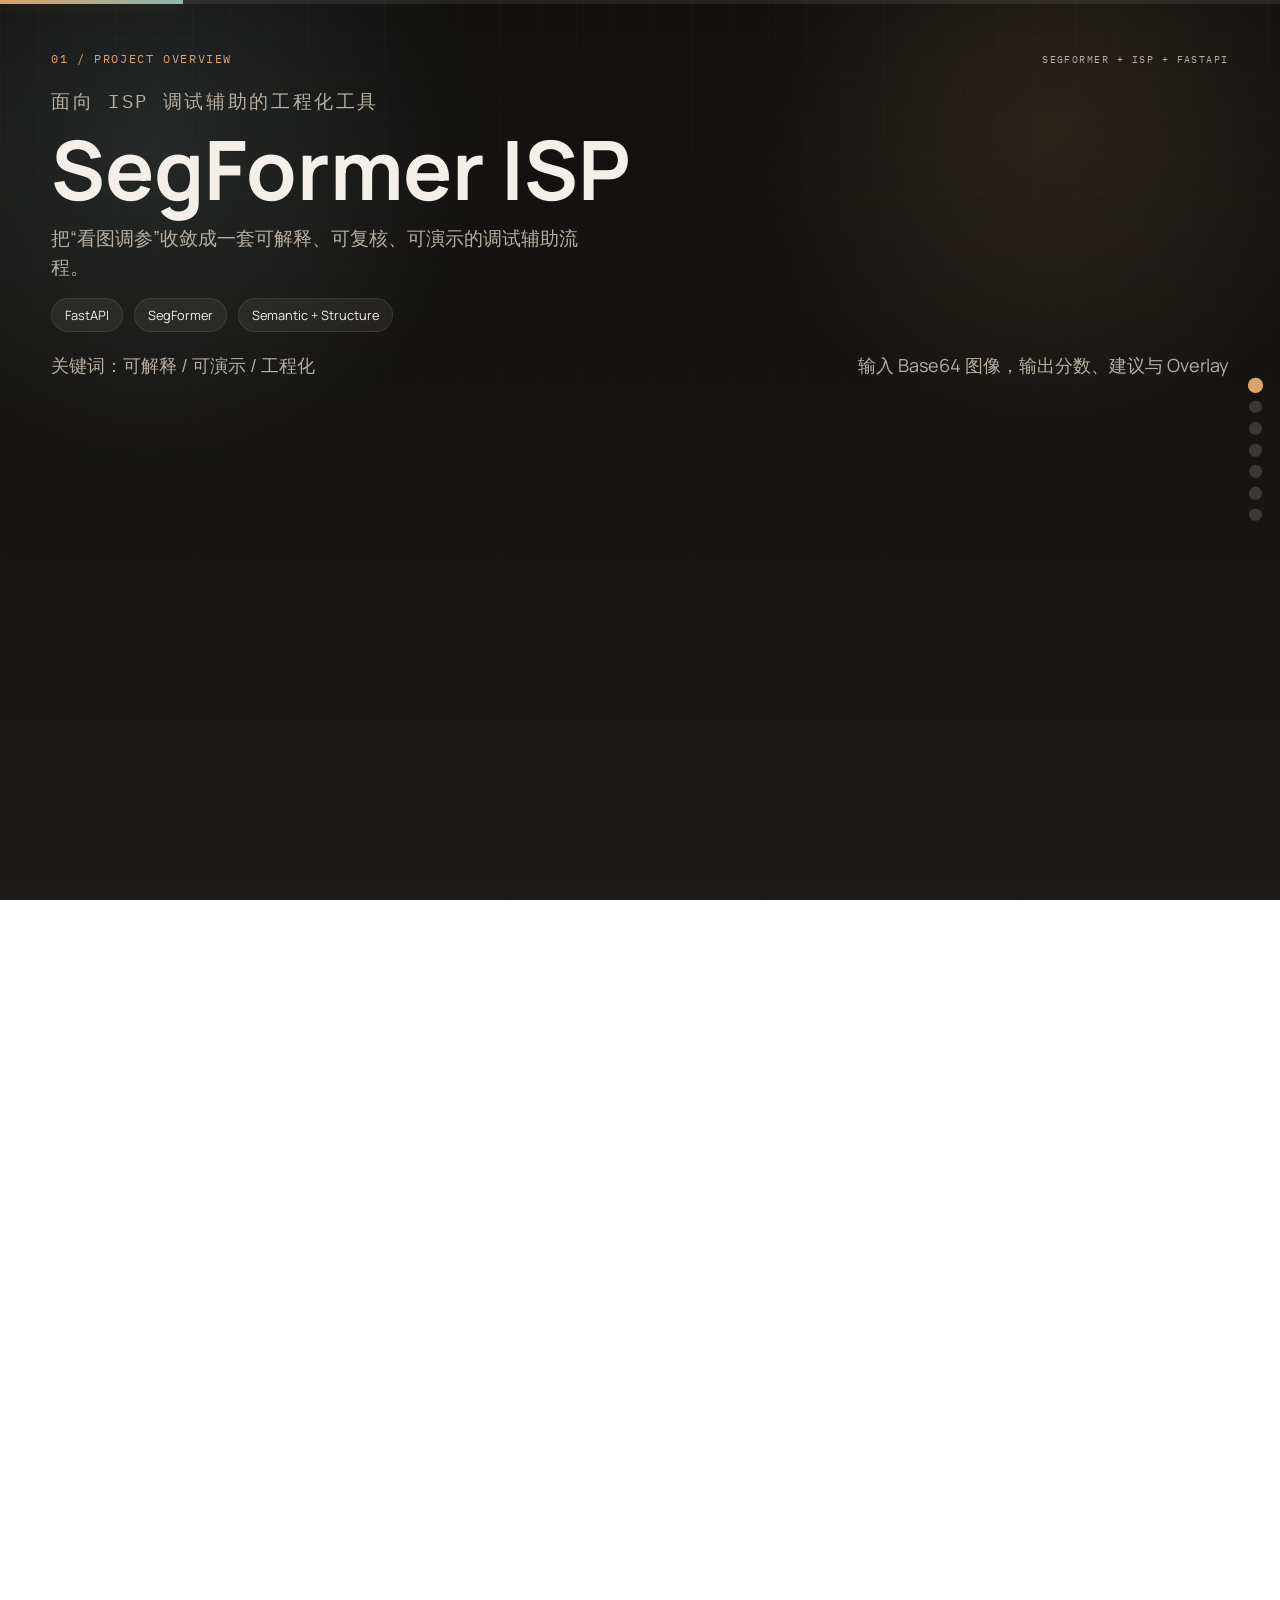
==== commit 7b193ec5: "Update SegFormer terminology in UI and deck" ====
--- a/docs/cnn-isp-interview-deck.html
+++ b/docs/cnn-isp-interview-deck.html
@@ -3,7 +3,7 @@
   <head>
     <meta charset="UTF-8" />
     <meta name="viewport" content="width=device-width, initial-scale=1.0" />
-    <title>CNN ISP 项目答辩</title>
+    <title>SegFormer ISP 项目介绍</title>
     <link
       rel="preconnect"
       href="https://fonts.googleapis.com"
@@ -339,7 +339,7 @@
         display: flex;
         flex-direction: column;
         gap: clamp(0.8rem, 1.6vw, 1.4rem);
-        height: 100%;
+        justify-content: center;
       }
 
       .slide-head {
@@ -720,6 +720,56 @@
         grid-template-columns: 1.15fr 0.85fr;
         gap: clamp(0.8rem, 1.5vw, 1.2rem);
         min-height: 0;
+      }
+
+      .split-halves {
+        display: grid;
+        grid-template-columns: repeat(2, minmax(0, 1fr));
+        gap: clamp(0.8rem, 1.2vw, 1rem);
+        min-height: 0;
+      }
+
+      .experiment-layout {
+        display: grid;
+        gap: clamp(0.6rem, 1vw, 0.9rem);
+        min-height: 0;
+      }
+
+      .experiment-images {
+        display: grid;
+        grid-template-columns: repeat(4, minmax(0, 1fr));
+        gap: clamp(0.55rem, 0.9vw, 0.75rem);
+        min-height: 0;
+      }
+
+      .experiment-images .image-panel {
+        padding: clamp(0.55rem, 0.9vw, 0.72rem);
+        gap: clamp(0.3rem, 0.55vw, 0.45rem);
+      }
+
+      .experiment-images .image-panel strong {
+        font-size: clamp(0.68rem, 0.88vw, 0.8rem);
+        line-height: 1.1;
+      }
+
+      .experiment-images .image-frame {
+        padding: clamp(0.22rem, 0.45vw, 0.35rem);
+      }
+
+      .experiment-images .image-frame img {
+        max-height: min(24vh, 185px);
+      }
+
+      .experiment-summary {
+        display: grid;
+        grid-template-columns: 0.92fr 1.08fr;
+        gap: clamp(0.7rem, 1vw, 0.9rem);
+        align-items: start;
+        min-height: 0;
+      }
+
+      .experiment-summary .dark-card {
+        padding: clamp(0.72rem, 1vw, 0.88rem);
       }
 
       .image-panel {
@@ -936,12 +986,12 @@
       <div class="slide-content">
         <div class="slide-shell">
           <div class="slide-head reveal">
-            <span class="section-id">01 / Interview Defense</span>
-            <span class="section-tag">CNN + ISP + FastAPI</span>
+              <span class="section-id">01 / Project Overview</span>
+            <span class="section-tag">SegFormer + ISP + FastAPI</span>
           </div>
           <div class="hero-copy">
             <p class="eyebrow reveal">面向 ISP 调试辅助的工程化工具</p>
-            <h1 class="reveal">CNN ISP</h1>
+            <h1 class="reveal">SegFormer ISP</h1>
             <p class="reveal">
               把“看图调参”收敛成一套可解释、可复核、可演示的调试辅助流程。
             </p>
@@ -973,13 +1023,13 @@
             <span class="section-tag">把“看图调参”变成可解释工具</span>
           </div>
           <p class="lede reveal">
-            传统 ISP 调试是重人力、长周期、强经验依赖的流程。这个项目要做的不是替代工程师，而是先让算法自动跑完第一轮，再把人工精力留给真正有价值的微调。
+            传统 ISP 调试重人力、长周期、强经验依赖。这个项目不替代工程师，而是先自动跑完第一轮分析和建议，把人工精力留给最后的微调判断。
           </p>
           <div class="problem-layout">
-            <article class="dark-card flowchart-card reveal-left">
-              <h3>流程对比</h3>
-              <span class="section-tag">传统 ISP 调试流程</span>
-              <div class="process-flow compact-4">
+              <article class="dark-card flowchart-card reveal-left">
+                <h3>流程对比</h3>
+                <span class="section-tag">传统 ISP 调试流程</span>
+                <div class="process-flow compact-4">
                 <div class="flow-step">
                   <strong>多设备准备 + 多场景拍摄</strong>
                   <small>不同 sensor / 镜头，人像 / 夜景 / 风景</small>
@@ -1005,7 +1055,7 @@
                 </div>
                 <div class="flow-step">
                   <strong>算法自动评估</strong>
-                  <small>CNN + CV 指标</small>
+                  <small>SegFormer + CV 指标</small>
                 </div>
                 <div class="flow-step">
                   <strong>自动生成调参建议</strong>
@@ -1020,13 +1070,12 @@
             </article>
             <div class="problem-panels">
               <article class="dark-card problem-note-card reveal-scale">
-                <h3>为什么需要这个项目</h3>
+                <h3>为什么值得做</h3>
                 <ul class="list-tight">
                   <li>高度依赖人工经验，主观性强</li>
                   <li>需要多设备、多场景反复拍摄</li>
-                  <li>调参周期长，常常数小时甚至数天</li>
+                  <li>调参周期长，验证成本高</li>
                   <li>评测不通过 -> 全流程重跑</li>
-                  <li>效率低且不可规模化</li>
                 </ul>
               </article>
               <div class="goal-strip reveal">
@@ -1067,27 +1116,27 @@
             <div class="flow-step">
               <span class="section-tag">Step 1</span>
               <strong>Decode</strong>
-              <small>接收 base64 图像并转成 OpenCV 可处理格式。</small>
+              <small>接收图像并转成 OpenCV 格式。</small>
             </div>
             <div class="flow-step">
               <span class="section-tag">Step 2</span>
               <strong>Semantic Segmentation</strong>
-              <small>识别人、天空、植被和背景等语义区域。</small>
+              <small>识别人、天空、植被、背景。</small>
             </div>
             <div class="flow-step">
               <span class="section-tag">Step 3</span>
               <strong>Metric + Structure</strong>
-              <small>计算清晰度/锐度与亮度/色度噪声指标，并做 flat/edge/texture 分区。</small>
+              <small>计算质量指标，并做 flat/edge/texture 分区。</small>
             </div>
             <div class="flow-step">
               <span class="section-tag">Step 4</span>
               <strong>Score + Suggest</strong>
-              <small>合成总分并生成可回溯的调参建议。</small>
+              <small>归一化打分并生成可回溯建议。</small>
             </div>
             <div class="flow-step">
               <span class="section-tag">Step 5</span>
               <strong>Serve + Visualize</strong>
-              <small>通过 API、UI、overlay 和 JSON 对外展示结果。</small>
+              <small>通过 API、UI、overlay、JSON 展示结果。</small>
             </div>
           </div>
           <div class="grid-2">
@@ -1118,7 +1167,7 @@
                 <li>`POST /analyze` 返回结构化 JSON</li>
                 <li>`GET /` 提供本地调试 UI</li>
                 <li>结果文件落到 `outputs/` 便于复核</li>
-                <li>浏览器直接查看图、mask、分数和建议</li>
+                <li>浏览器直接查看图、mask、分数、建议</li>
               </ul>
             </article>
           </div>
@@ -1143,36 +1192,36 @@
             <div class="flow-step">
               <span class="section-tag">Step 1</span>
               <strong>输入 BGR 图像</strong>
-              <small>分析器先完成 base64 解码，再把图像送入分割模块。</small>
+              <small>分析器先完成解码，再把图像送入分割模块。</small>
             </div>
             <div class="flow-step">
               <span class="section-tag">Step 2</span>
               <strong>转 RGB + Processor</strong>
-              <small>用 `AutoImageProcessor` 按 SegFormer 输入格式做预处理。</small>
+              <small>按 SegFormer 输入格式做预处理。</small>
             </div>
             <div class="flow-step">
               <span class="section-tag">Step 3</span>
               <strong>SegFormer 推理</strong>
-              <small>使用 `nvidia/segformer-b2-finetuned-ade-512-512` 输出 logits。</small>
+              <small>使用 SegFormer 输出 logits。</small>
             </div>
             <div class="flow-step">
               <span class="section-tag">Step 4</span>
               <strong>上采样 + argmax</strong>
-              <small>把 logits 上采样回原图尺寸，再用 argmax 得到 2D label map。</small>
+              <small>回到原图尺寸，再得到 2D label map。</small>
             </div>
             <div class="flow-step">
               <span class="section-tag">Step 5</span>
               <strong>ADE20K 标签映射</strong>
-              <small>聚合成 person / sky / vegetation / background 四类 mask。</small>
+              <small>`sky` 使用 label 2，聚合成四类 mask。</small>
             </div>
           </div>
           <div class="two-band">
             <article class="dark-card reveal-left">
               <h3>为什么这样做</h3>
               <ul class="list-tight">
-                <li>先用大模型给出像素级语义，再压缩成答辩真正关心的少数区域</li>
-                <li>background 由“非前景区域”自动补全，避免遗漏无标签部分</li>
-                <li>后续所有区域指标都直接依赖这些 mask，不需要重复分割</li>
+                <li>咨询过调试人员后，发现他们更习惯在同一场景下先看同一个物体的对比</li>
+                <li>我们也考虑过“先看四周再看中间”的方式，但不够稳定，解释成本更高</li>
+                <li>最终保留按语义区域分区，因为更符合调试习惯，也更方便后续指标复用</li>
               </ul>
             </article>
             <article class="dark-card reveal-left">
@@ -1180,7 +1229,7 @@
               <ul class="list-tight">
                 <li>一张和原图同尺寸的语义 label map</li>
                 <li>person / sky / vegetation / background 四类 mask</li>
-                <li>可直接进入区域评分和 overlay 展示的分区结果</li>
+                <li>可直接进入区域评分和 overlay 展示</li>
               </ul>
             </article>
           </div>
@@ -1205,7 +1254,7 @@
             <div class="flow-step">
               <span class="section-tag">Step 1</span>
               <strong>转灰度图</strong>
-              <small>如果输入是彩色图，先转成灰度，后续结构特征都在灰度域计算。</small>
+              <small>后续结构特征统一在灰度域计算。</small>
             </div>
             <div class="flow-step">
               <span class="section-tag">Step 2</span>
@@ -1215,31 +1264,41 @@
             <div class="flow-step">
               <span class="section-tag">Step 3</span>
               <strong>阈值划分 mask</strong>
-              <small>固定阈值：高梯度是 edge；低梯度且低局部方差是 flat；其余归 texture。</small>
+              <small>高梯度是 edge；低梯度低方差是 flat；其余归 texture。</small>
             </div>
             <div class="flow-step">
               <span class="section-tag">Step 4</span>
               <strong>叠加到语义区域</strong>
-              <small>计算 flat / edge / texture 与语义 mask 的交集，用于结构指标和建议生成。</small>
-            </div>
-          </div>
-          <div class="two-band">
+              <small>与语义 mask 求交集，用于结构指标和建议生成。</small>
+            </div>
+          </div>
+          <div class="split-halves">
             <article class="dark-card reveal-left">
               <h3>这一步产出什么</h3>
-              <ul class="list-tight">
-                <li>flat / edge / texture 三类结构 mask</li>
-                <li>gradient map 和 variance map</li>
-                <li>可与语义区域交叉分析的结构结果</li>
-              </ul>
+              <div class="metric-grid">
+                <div class="kv">
+                  <span>3 类结构 mask</span>
+                  <strong>flat / edge / texture</strong>
+                </div>
+                <div class="kv">
+                  <span>结构判断依据</span>
+                  <strong>梯度 + 局部方差</strong>
+                </div>
+                <div class="kv">
+                  <span>1 组可解释结果</span>
+                  <strong>可与语义区域交叉分析</strong>
+                </div>
+              </div>
             </article>
             <article class="dark-card reveal-left">
               <h3>怎么接到评分</h3>
               <ul class="list-tight">
-                <li>基础分数：Laplacian_Clarity、EdgeGrad_mean、sigma_L、sigma_C</li>
-                <li>结构分区负责解释噪点在 flat，锐度在 edge，清晰度在 texture 哪里出问题</li>
-                <li>最终再结合 person 0.5 / sky 0.2 / vegetation 0.2 / global 0.1 做输出</li>
+                <li>原始指标：Laplacian_Clarity、EdgeGrad_mean、sigma_L、sigma_C</li>
+                <li>这些基础指标先线性归一化到 0-100，再做区域 score</li>
+                <li>结构分区主要负责解释问题落在 flat / edge / texture 哪一类区域</li>
+                <li>最后按 person 0.5 / sky 0.2 / vegetation 0.2 / global 0.1 汇总</li>
               </ul>
-              <div class="formula">score = 0.35 * Laplacian_Clarity + 0.25 * EdgeGrad_mean + 0.2 * sigma_L + 0.2 * sigma_C</div>
+              <div class="formula">score = 0.35 * clarity + 0.25 * edge + 0.2 * sigma_L + 0.2 * sigma_C</div>
             </article>
           </div>
         </div>
@@ -1257,65 +1316,65 @@
               <span class="section-id">06 / Experiment</span>
               <h2>实验结果：从分区到建议</h2>
             </div>
-            <span class="section-tag">一页讲清“看到了什么，得出了什么”</span>
-          </div>
-          <div class="two-band">
-            <div class="grid-2 reveal-scale">
+            <span class="section-tag">使用最新样例：skyface2.jpg</span>
+          </div>
+          <div class="experiment-layout">
+            <div class="experiment-images reveal-scale">
               <div class="image-panel">
                 <strong>输入图像</strong>
                 <div class="image-frame">
-                  <img src="./presentation-assets/source-image.png" alt="source image" />
+                  <img src="./presentation-assets/skyface2-source.jpg" alt="skyface2 source image" />
                 </div>
               </div>
               <div class="image-panel">
-                <strong>Semantic Overlay</strong>
+                <strong>语义叠加图</strong>
                 <div class="image-frame">
-                  <img src="./presentation-assets/semantic-overlay.png" alt="semantic overlay" />
+                  <img src="./presentation-assets/skyface2-semantic-overlay.png" alt="skyface2 semantic overlay" />
                 </div>
               </div>
               <div class="image-panel">
-                <strong>Structure Overlay</strong>
+                <strong>结构叠加图</strong>
                 <div class="image-frame">
-                  <img src="./presentation-assets/structure-overlay.png" alt="structure overlay" />
+                  <img src="./presentation-assets/skyface2-structure-overlay.png" alt="skyface2 structure overlay" />
                 </div>
               </div>
               <div class="image-panel">
-                <strong>代表性 Mask</strong>
+                <strong>天空 Mask</strong>
                 <div class="image-frame">
-                  <img src="./presentation-assets/flat-mask.png" alt="flat mask" />
+                  <img src="./presentation-assets/skyface2-sky-mask.png" alt="skyface2 sky mask" />
                 </div>
               </div>
             </div>
-            <article class="dark-card reveal-left">
-              <h3>关键观察</h3>
-              <div class="metric-grid">
-                <div class="kv">
-                  <span>final_score</span>
-                  <strong>54.39</strong>
-                </div>
-                <div class="kv">
-                  <span>person weight</span>
-                  <strong>0.625</strong>
-                </div>
-                <div class="kv">
-                  <span>sky weight</span>
-                  <strong>0.25</strong>
-                </div>
-                <div class="kv">
-                  <span>global weight</span>
-                  <strong>0.125</strong>
-                </div>
-              </div>
-              <div class="mono-box">suggestions:
-- apply denoising
-- increase sharpening
-- reduce chroma/luma noise in flat regions</div>
-              <ul class="list-tight">
-                <li>人物面积不大，但因主体权重高，仍显著影响总分</li>
-                <li>天空和平坦区问题被单独暴露出来，不再被全局均值掩盖</li>
-                <li>建议可回溯到区域和指标，不是泛化描述</li>
-              </ul>
-            </article>
+            <div class="experiment-summary">
+              <article class="dark-card reveal-left">
+                <h3>关键数值</h3>
+                <div class="metric-grid">
+                  <div class="kv">
+                    <span>final_score</span>
+                    <strong>26.51</strong>
+                  </div>
+                  <div class="kv">
+                    <span>person weight</span>
+                    <strong>0.50</strong>
+                  </div>
+                  <div class="kv">
+                    <span>sky weight</span>
+                    <strong>0.20</strong>
+                  </div>
+                  <div class="kv">
+                    <span>global weight</span>
+                    <strong>0.10</strong>
+                  </div>
+                </div>
+              </article>
+              <article class="dark-card reveal-left">
+                <h3>建议与结论</h3>
+                <div class="mono-box">suggestions:
+- 增强人物细节
+- 启用亮度降噪
+- 增加锐化</div>
+              </article>
+            </div>
           </div>
         </div>
       </div>
@@ -1330,45 +1389,43 @@
           <div class="slide-head reveal">
             <div class="slide-title">
               <span class="section-id">07 / Challenges + Next</span>
-              <h2>难点、取舍与下一步</h2>
+              <h2>难点与下一步</h2>
             </div>
             <span class="section-tag">Q&amp;A</span>
           </div>
-          <div class="grid-3">
+          <div class="grid-2">
             <article class="metric-card reveal">
               <h3>难点 1</h3>
-              <p>区域经常缺失，所以我没有强行置零，而是只对有效区域做重归一化。</p>
+              <p>`sky` 标签曾映射错位。checkpoint 里 `sky=2`，不是 `3`，否则结果能跑但语义解释是错的。</p>
+              <p>解决方案：直接以 checkpoint 的 `id2label` 为准，并用回归测试锁住映射关系。</p>
             </article>
             <article class="metric-card reveal">
               <h3>难点 2</h3>
-              <p>建议系统如果太复杂就难解释，所以当前优先采用可回溯的规则法。</p>
-            </article>
-            <article class="metric-card reveal">
-              <h3>难点 3</h3>
-              <p>模型下载不稳定，因此测试更聚焦映射逻辑、指标函数和 API 结构。</p>
+              <p>有些图里 `person / sky / vegetation` 会缺失，如果强行按固定权重算，总分会被拉偏。</p>
+              <p>解决方案：只对有效区域做重归一化，让缺失区域不直接污染最终分数。</p>
             </article>
           </div>
           <div class="grid-2">
             <article class="dark-card reveal-left">
-              <h3>当前取舍</h3>
+              <h3>未来优化 1</h3>
               <ul class="list-tight">
-                <li>先把分析闭环和演示体验做完整</li>
-                <li>先保证可解释，再追求更复杂策略</li>
-                <li>先服务面试和调试，再做生产级优化</li>
+                <li>扩展分割类别，不只停留在 `person / sky / vegetation / background` 4 类</li>
+                <li>让区域划分更贴近真实调试场景，比如路面、建筑、肤色、阴影等目标</li>
+                <li>类别更细后，建议也能更准确地落到具体物体和区域</li>
               </ul>
             </article>
             <article class="dark-card reveal-left">
-              <h3>下一步</h3>
+              <h3>未来优化 2</h3>
               <ul class="list-tight">
-                <li>补更多场景数据，校准阈值和权重</li>
-                <li>加入更多 ISP 相关失真指标</li>
-                <li>支持多版本结果对比和报告导出</li>
+                <li>接入调试生产环境中的软件，例如 Chromatix 这类内置调试算法的平台</li>
+                <li>自动收集调试过程中的中间真实数据，而不只看最终图像结果</li>
+                <li>用这些真实数据继续训练自己的模型，逐步替代固定规则</li>
               </ul>
             </article>
           </div>
           <div class="footer-bar reveal">
-            <span>如果需要，我可以继续展开模块设计、实验解释或后续平台化方向</span>
-            <span>关键词：模块化 / 可解释 / 可演示</span>
+            <span>方向关键词：更多类别 / 接入生产软件 / 用真实调试数据训练自有模型</span>
+            <span>目标：从演示 demo 走向真正可嵌入调试流程的工具</span>
           </div>
         </div>
       </div>
